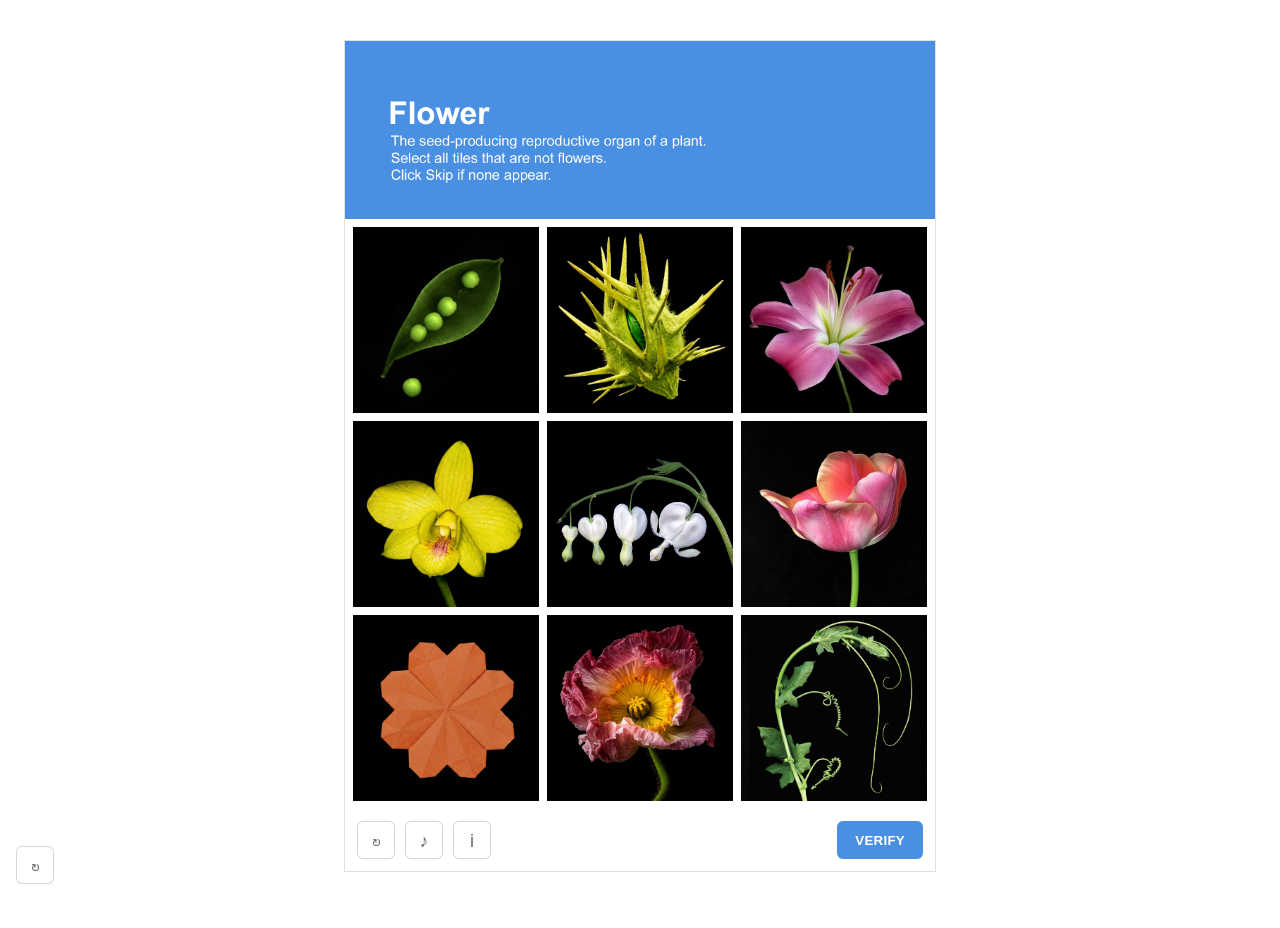
==== index.html @ 95434de7 "Add files via upload" ====
<!-- index.html -->
<!doctype html>
<html lang="ko">

<head>
  <meta charset="utf-8" />
  <meta name="viewport" content="width=device-width, initial-scale=1" />
  <title>Capcha</title>

  <!-- 공용 -->
  <link rel="stylesheet" href="style.css" />
  <!-- p01 전용: 반드시 style.css 다음에 -->
  <link rel="stylesheet" href="p01.css" />
</head>

<body class="p01-body">
  <main class="page">

    <div class="top-spacer"></div>

    <section class="hero">
      <img src="assets/img/p01-00.png" alt="Cover" />
    </section>

    <section class="grid" id="captchaGrid">
      <!-- 1,2,7,9는 페이지 진입이 없는 버튼 -->
      <button class="tile" type="button" data-tile="1" aria-label="tile 1">
        <img src="assets/img/p01-01.jpg" alt="p01-01" loading="lazy" />
      </button>

      <button class="tile" type="button" data-tile="2" aria-label="tile 2">
        <img src="assets/img/p01-02.jpg" alt="p01-02" loading="lazy" />
      </button>

      <!-- 나머지는 기존처럼 링크 -->
      <a class="tile" data-tile="3" href="p01-03.html">
        <img src="assets/img/p01-03.jpg" alt="p01-03" loading="lazy" />
      </a>

      <a class="tile" data-tile="4" href="p01-04.html">
        <img src="assets/img/p01-04.jpg" alt="p01-04" loading="lazy" />
      </a>

      <a class="tile" data-tile="5" href="p01-05.html">
        <img src="assets/img/p01-05.jpg" alt="p01-05" loading="lazy" />
      </a>

      <a class="tile" data-tile="6" href="p01-06.html">
        <img src="assets/img/p01-06.jpg" alt="p01-06" loading="lazy" />
      </a>

      <button class="tile" type="button" data-tile="7" aria-label="tile 7">
        <img src="assets/img/p01-07.jpg" alt="p01-07" loading="lazy" />
      </button>

      <a class="tile" data-tile="8" href="p01-08.html">
        <img src="assets/img/p01-08.jpg" alt="p01-08" loading="lazy" />
      </a>

      <button class="tile" type="button" data-tile="9" aria-label="tile 9">
        <img src="assets/img/p01-09.jpg" alt="p01-09" loading="lazy" />
      </button>
    </section>

    <section class="footer-ui" aria-label="footer controls">
      <div class="footer-left">
        <button class="icon-btn" type="button" aria-label="refresh" id="resetBtn">
          <span class="icon">↻</span>
        </button>

        <button class="icon-btn" type="button" aria-label="audio">
          <span class="icon">♪</span>
        </button>

        <button class="icon-btn" type="button" aria-label="info">
          <span class="icon">i</span>
        </button>
      </div>

      <div class="footer-right">
        <button class="verify-btn" type="button" id="verifyBtn">VERIFY</button>
      </div>
    </section>

  </main>

  <script src="script.js"></script>
</body>

</html>
---- style.css ----
/* style.css */

/* =========================
   Global vars
   ========================= */
:root {
    --max: 760px;
    --pad: 18px;
    --gap: 10px;
    --border: rgba(0, 0, 0, 0.12);
    --ink: #111;
    --blue: #4a90e2;

    --p04-blue: #4a90e2;
    --p04-yellow: #d4ce25;
    --p04-pink: #d53974;
    --p04-black: #111111;
    --p04-dot-r: 6px;
    --p04-stroke: 6px;
    --p04-next-stroke: 6px;
    --p04-border: rgba(74, 144, 226, 0.30);
    --p04-pill-border: rgba(74, 144, 226, 0.35);
    --p04-pill-bg: rgba(74, 144, 226, 0.06);
    --p04-text: rgba(74, 144, 226, 0.95);

    --p04-wrong: #000000;
}

* {
    box-sizing: border-box;
}

img {
    max-width: 100%;
    height: auto;
    display: block;
}

/* =========================
   p01 index captcha layout
   ========================= */
body {
    margin: 0;
    background: #fff;
    color: var(--ink);
    font-family: "MyFont", system-ui, -apple-system, "Apple SD Gothic Neo", "Noto Sans KR", sans-serif;
}

.page {
    max-width: var(--max);
    margin: 46px auto 64px;
    padding: 0 var(--pad);
}

.top-spacer {
    height: 0;
}

.hero {
    border: 1px solid var(--border);
    border-bottom: 0;
    background: #fff;
}

.hero img {
    width: 100%;
    height: auto;
}

.grid {
    display: grid;
    grid-template-columns: repeat(3, 1fr);
    gap: var(--gap);
    padding: var(--gap);
    border-left: 1px solid var(--border);
    border-right: 1px solid var(--border);
    background: #fff;
}

.tile {
    position: relative;
    display: block;
    padding: 0;
    margin: 0;
    border: 0;
    background: transparent;
    cursor: pointer;
    overflow: hidden;
    aspect-ratio: 1 / 1;
}

.tile img {
    width: 100%;
    height: 100%;
    object-fit: cover;
}

.tile.is-visited {
    outline: 3px solid rgba(74, 144, 226, 0.80);
    outline-offset: -3px;
}

.footer-ui {
    display: flex;
    align-items: center;
    justify-content: space-between;
    gap: 12px;
    padding: 12px;
    border: 1px solid var(--border);
    border-top: 0;
    background: #fff;
}

.footer-left {
    display: flex;
    gap: 10px;
    align-items: center;
}

.icon-btn {
    width: 38px;
    height: 38px;
    border: 1px solid rgba(0, 0, 0, 0.16);
    background: #fff;
    border-radius: 6px;
    cursor: pointer;
}

.icon-btn .icon {
    font-size: 18px;
    line-height: 1;
    color: rgba(0, 0, 0, 0.60);
}

.verify-btn {
    height: 38px;
    padding: 0 18px;
    border: 0;
    border-radius: 6px;
    background: var(--blue);
    color: #fff;
    font-weight: 900;
    letter-spacing: 0.02em;
    cursor: pointer;
}

.verify-btn:active {
    transform: translateY(1px);
}

@keyframes p01-shake {
    0% {
        transform: translateX(0);
    }

    20% {
        transform: translateX(-6px);
    }

    40% {
        transform: translateX(6px);
    }

    60% {
        transform: translateX(-4px);
    }

    80% {
        transform: translateX(4px);
    }

    100% {
        transform: translateX(0);
    }
}

.verify-btn.is-shake {
    animation: p01-shake 260ms ease;
}

@media (max-width: 520px) {
    :root {
        --gap: 8px;
    }

    .page {
        margin: 20px auto 40px;
    }

    .footer-ui {
        padding: 10px;
    }
}
/* style.css  (p01-04 관련 섹션만 교체해도 됨) */

/* =========================
   p01-04 dots
   ========================= */
:root{
  --p04-blue:#4a90e2;
  --p04-pink:#d53974;
  --p04-border: rgba(74,144,226,0.30);
  --p04-pill-border: rgba(74,144,226,0.35);
  --p04-pill-bg: rgba(74,144,226,0.06);
  --p04-text: rgba(74,144,226,0.95);
}

body.p04-body{
  margin:0;
  background:#fff;
  color:var(--p04-blue);
  font-family: "MyFont", system-ui, -apple-system, "Apple SD Gothic Neo", "Noto Sans KR",
    Segoe UI, Roboto, Helvetica, Arial, sans-serif;
}

.p04-page{
  max-width: 980px;
  margin: 0 auto;
  padding: 72px 18px 72px;
}

.p04-top{
  display:flex;
  align-items:center;
  gap:22px;
  flex-wrap:wrap;
  margin: 14px 0 18px;
}

.p04-meta{
  display:flex;
  gap:8px;
  align-items:center;
}

.p04-pill{
  padding: 6px 10px;
  border: 1px solid var(--p04-pill-border);
  border-radius: 999px;
  font-size: 12px;
  font-weight: 900;
  letter-spacing: 0.02em;
  color: var(--p04-text);
  background: var(--p04-pill-bg);
}

.p04-actions{
  margin-left:auto;
  display:flex;
  gap:8px;
  align-items:center;
}

.p04-btn{
  height: 34px;
  padding: 0 12px;
  border: 1px solid rgba(74,144,226,0.40);
  background: #fff;
  color: rgba(74,144,226,0.95);
  border-radius: 10px;
  font-size: 12px;
  font-weight: 900;
  cursor:pointer;
}

.p04-btn:hover{ background: rgba(74,144,226,0.06); }
.p04-btn:disabled{ opacity:0.35; cursor:not-allowed; }

.p04-primary{
  background: var(--p04-blue);
  border-color: transparent;
  color:#fff;
}
.p04-primary:hover{ background: rgba(74,144,226,0.92); }

.p04-text{ margin-bottom: 10px; }

.p04-title{
  margin: 0 0 10px;
  font-size: 44px;
  letter-spacing: -0.02em;
  line-height: 1.1;
  color: var(--p04-blue);
}

.p04-instruction{
  margin: 0 0 6px;
  font-size: 14px;
  line-height: 1.75;
  color: rgba(74,144,226,0.92);
}

.p04-quote[hidden]{ display:none; }
.p04-quote{
  margin: 18px 0 0;
  padding: 14px 16px;
  border-left: 3px solid var(--p04-blue);
  background: rgba(74,144,226,0.06);
  border-radius: 12px;
}
.p04-quote p{
  margin:0 0 10px;
  font-size: 16px;
  line-height: 1.8;
  color: rgba(74,144,226,0.98);
}
.p04-quote footer{
  font-size: 13px;
  color: rgba(74,144,226,0.72);
}

.p04-stage{
  border: 1px solid var(--p04-border);
  border-radius: 14px;
  background:#fff;
  overflow:hidden;
}

.p04-canvas{
  position: relative;
}

.p04-stage svg{
  width:100%;
  height:auto;
  display:block;
  touch-action:none;
}

.p04-hint{
  position:absolute;
  left:12px;
  bottom:12px;
  font-size:12px;
  font-weight:900;
  letter-spacing:0.01em;
  color: rgba(74,144,226,0.92);
  background: rgba(255,255,255,0.92);
  border: 1px solid rgba(74,144,226,0.22);
  padding: 6px 10px;
  border-radius: 999px;
  pointer-events:none;
}

/* 점: 테두리(하얀 링) 없음 */
.p04-dot circle{
  fill:#000;
  stroke:none;
}

.p04-dot.is-used circle{
  opacity: 0.28;
}

.p04-dot.is-next circle{
  fill: var(--p04-pink);
  opacity: 1;
}

/* 숫자: 2배 정도 크게, 연결되면 JS에서 숨김 */
.p04-dot text{
  font-size: 18px;
  font-weight: 900;
  fill: #000;
  paint-order: stroke;
  stroke: rgba(255,255,255,0.90);
  stroke-width: 3px;
  pointer-events:none;
}

/* 선: 진행 중 핑크, 완료 후 스테이지 클래스에서 검정으로 바뀜 */
.p04-path{
  stroke: var(--p04-pink);
  stroke-width: 6;
  fill: none;
  stroke-linecap: round;
  stroke-linejoin: round;
}

.p04-stage.is-complete .p04-path{
  stroke:#000;
}

/* ===== 글자 영역: 같은 박스 안, 별도 박스 테두리 없음 ===== */
.p04-letters{
  border-top: 1px solid rgba(74,144,226,0.18);
  padding: 16px 16px 18px;
  background:#fff;
}

.p04-built{
  color: rgba(74,144,226,0.82);
  font-size: clamp(14px, 2.1vw, 22px);
  font-weight: 600;          /* 너무 굵던 문제 해결 */
  line-height: 1.55;
  min-height: 92px;          /* 세로 늘림 */
  white-space: normal;       /* 두 줄 이상 허용 */
  word-break: break-word;
}

.p04-built .ch{
  display:inline-block;
  min-width: 0.62em;         /* 자리 유지 */
}

.p04-built .ch.is-hidden{
  color: transparent;        /* 점(•) 출력 자체 없음 */
}

.p04-pool{
  margin-top: 12px;
  color: rgba(74,144,226,0.42);
  font-size: clamp(13px, 2.0vw, 20px);
  font-weight: 600;
  line-height: 1.55;
  min-height: 64px;
  white-space: normal;
  word-break: break-all;     /* 공백 없이도 줄바꿈 */
}
---- p01.css ----
/* p01.css: index 전용 */

.p01-body{
  margin: 0;
  background: #fff;
  color: #111;
  font-family: "MyFont", system-ui, -apple-system, "Apple SD Gothic Neo", "Noto Sans KR", sans-serif;
}

.p01-body img{
  max-width: 100%;
  height: auto;
  display: block;
}

/* 전체 위젯 크기 */
.p01-body .page{
  max-width: 620px;
  margin: 40px auto 56px;
  padding: 0 14px;
}

.p01-body .top-spacer{ height: 0; }

/* 상단 이미지: 원래대로 */
.p01-body .hero{
  border: 1px solid rgba(0,0,0,0.12);
  border-bottom: 0;
  background: #fff;
}

.p01-body .hero img{
  width: 100%;
  height: auto;
}

/* 3x3 타일 */
.p01-body .grid{
  display: grid;
  grid-template-columns: repeat(3, 1fr);
  gap: 8px;
  padding: 8px;

  border-left: 1px solid rgba(0,0,0,0.12);
  border-right: 1px solid rgba(0,0,0,0.12);
  background: #fff;
}

.p01-body .tile{
  position: relative;
  display: block;
  width: 100%;
  padding: 0;
  margin: 0;
  border: 0;
  background: transparent;
  cursor: pointer;

  aspect-ratio: 1 / 1;
  overflow: hidden;

  text-decoration: none;
  color: inherit;
  appearance: none;
  -webkit-appearance: none;
}

.p01-body .tile img{
  width: 100%;
  height: 100%;
  object-fit: cover;
}

/* 오버레이 기본 */
.p01-body .tile::after{
  content: "";
  position: absolute;
  inset: 0;
  opacity: 0;
  pointer-events: none;
  transition: opacity 200ms ease;
}

/* 1,2,7,9 클릭 시: 단색 완전 불투명 덮기 */
.p01-body .tile.is-no-nav.is-visited::after{
  background: #4a90e2;
  opacity: 1;
}

/* 단색 덮일 때 이미지 완전 숨김 */
.p01-body .tile.is-no-nav.is-visited img{
  opacity: 0;
}

/* VERIFY 성공 후: 9개 전부 완전 불투명 그라데이션 덮기 */
.p01-body .grid.is-verified .tile::after{
  background: linear-gradient(135deg, #4a90e2 0%, #3f84db 55%, #357ad4 100%);
  opacity: 1;
}

/* VERIFY 후 이미지 완전 숨김 */
.p01-body .grid.is-verified .tile img{
  opacity: 0;
}

/* 하단 UI */
.p01-body .footer-ui{
  position: relative;
  display: flex;
  align-items: center;
  justify-content: space-between;
  gap: 12px;

  padding: 12px;
  border: 1px solid rgba(0,0,0,0.12);
  border-top: 0;
  background: #fff;
}

.p01-body .footer-left{
  display: flex;
  gap: 10px;
  align-items: center;
}

.p01-body .icon-btn{
  width: 38px;
  height: 38px;
  border: 1px solid rgba(0,0,0,0.16);
  background: #fff;
  border-radius: 6px;
  cursor: pointer;

  padding: 0;
}

.p01-body .icon-btn .icon{
  font-size: 18px;
  line-height: 38px;
  color: rgba(0,0,0,0.60);
  display: block;
  text-align: center;
}

.p01-body .verify-btn{
  height: 38px;
  padding: 0 18px;
  border: 0;
  border-radius: 6px;
  background: #4a90e2;
  color: #fff;
  font-weight: 900;
  letter-spacing: 0.02em;
  cursor: pointer;
}

.p01-body .verify-btn:active{
  transform: translateY(1px);
}

@keyframes p01-shake{
  0%{ transform: translateX(0); }
  20%{ transform: translateX(-6px); }
  40%{ transform: translateX(6px); }
  60%{ transform: translateX(-4px); }
  80%{ transform: translateX(4px); }
  100%{ transform: translateX(0); }
}

.p01-body .verify-btn.is-shake{
  animation: p01-shake 260ms ease;
}

/* i 버튼 안내 말풍선 */
.p01-infobubble{
  position: absolute;
  left: 12px;
  bottom: 56px;

  display: none;
  padding: 10px 12px;
  border-radius: 10px;

  border: 1px solid rgba(74,144,226,0.28);
  background: rgba(255,255,255,0.98);
  color: #4a90e2;

  font-weight: 900;
  font-size: 13px;
  letter-spacing: 0.01em;
}

.p01-body.is-info-on .p01-infobubble{
  display: block;
}

/* 엔딩 화면 */
.p01-end-screen{
  position: fixed;
  inset: 0;
  background: #fff;

  display: none;
  align-items: center;
  justify-content: center;

  padding: 22px;
  z-index: 999999;
}

.p01-body.p01-end-on .p01-end-screen{
  display: flex;
}

.p01-body.p01-end-on main.page{
  display: none;
}

.p01-end-inner{
  max-width: 860px;
  width: 100%;
}

.p01-end-text{
  margin: 0;
  color: #4a90e2;
  font-weight: 900;
  font-size: 22px;
  line-height: 1.55;
  letter-spacing: -0.01em;
}

/* 엔딩 화면에서도 리셋 가능하게 */
.p01-end-reset{
  position: fixed;
  left: 16px;
  bottom: 16px;

  width: 38px;
  height: 38px;
  border: 1px solid rgba(0,0,0,0.16);
  background: #fff;
  border-radius: 6px;
  cursor: pointer;

  padding: 0;
  z-index: 1000000;
}

.p01-end-reset span{
  display: block;
  text-align: center;
  line-height: 38px;
  font-size: 18px;
  color: rgba(0,0,0,0.60);
}

@media (max-width: 520px){
  .p01-end-text{ font-size: 18px; }
}

/* 타일에 생기는 테두리/아웃라인/그림자 강제 제거 */
.p01-body .tile{
  border: 0 !important;
  outline: none !important;
  box-shadow: none !important;
}

/* 클릭 후 남는 포커스 링 제거 */
.p01-body .tile:focus,
.p01-body .tile:focus-visible{
  outline: none !important;
  box-shadow: none !important;
}

/* 모바일 탭 하이라이트가 남는 경우 */
.p01-body .tile{
  -webkit-tap-highlight-color: transparent;
}
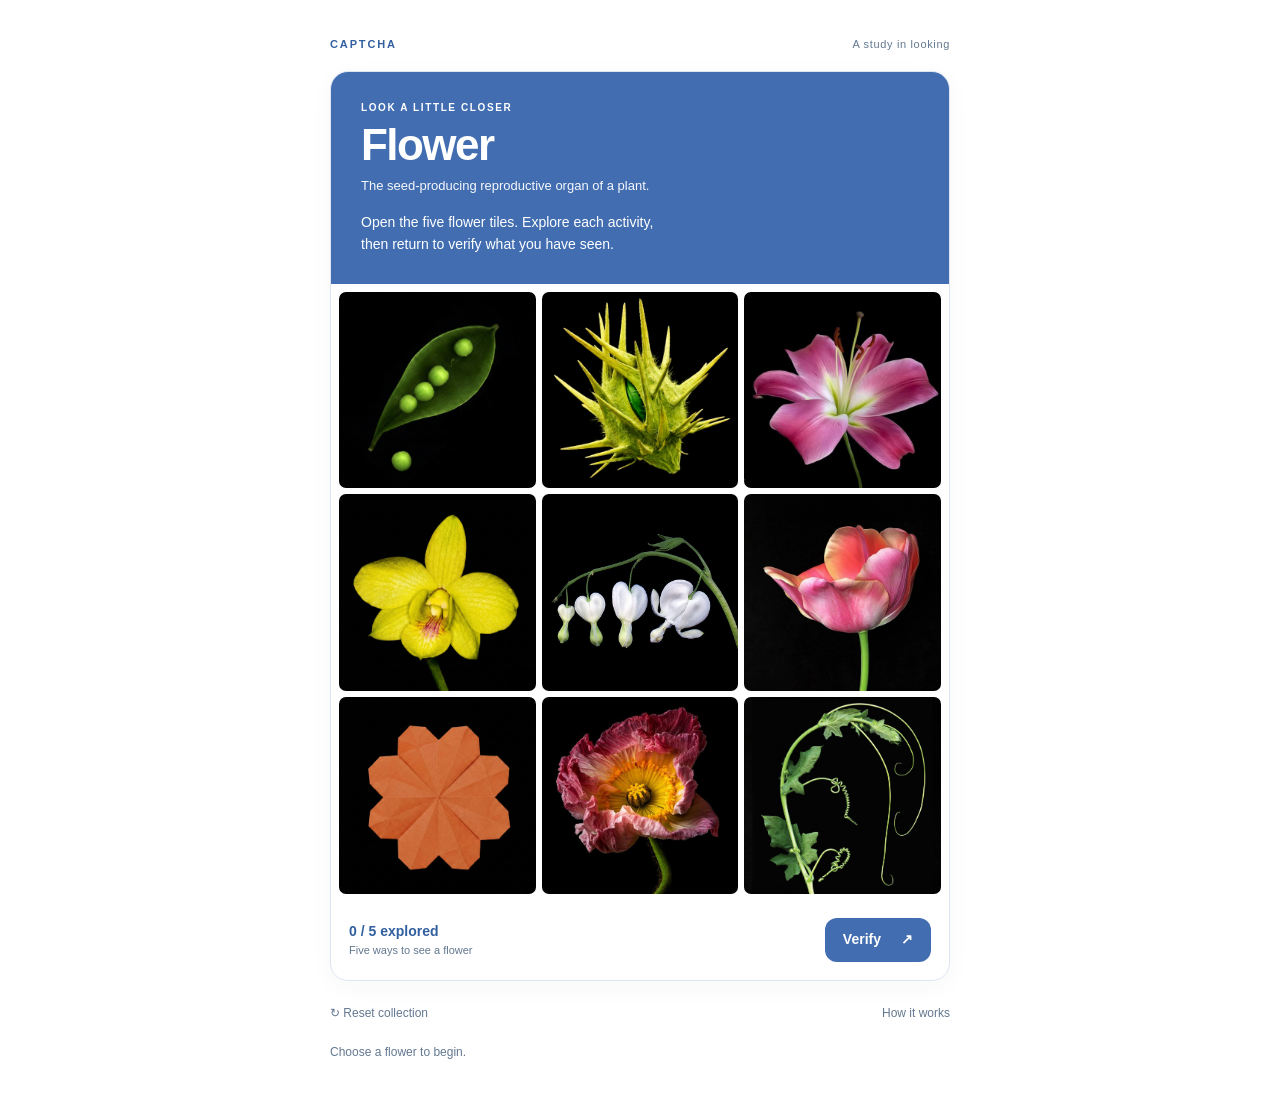
==== commit ca5b328a: "Polish shared interface and refine five botanical games" ====
--- a/index.html
+++ b/index.html
@@ -1,90 +1,55 @@
-<!-- index.html -->
 <!doctype html>
-<html lang="ko">
-
+<html lang="en-GB">
 <head>
   <meta charset="utf-8" />
   <meta name="viewport" content="width=device-width, initial-scale=1" />
-  <title>Capcha</title>
-
-  <!-- 공용 -->
-  <link rel="stylesheet" href="style.css" />
-  <!-- p01 전용: 반드시 style.css 다음에 -->
+  <meta name="description" content="Five playful ways to look at flowers, images, language and being human." />
+  <title>CAPTCHA — A study in looking</title>
   <link rel="stylesheet" href="p01.css" />
+  <link rel="stylesheet" href="common.css" />
+  <script src="common.js" defer></script>
+  <script src="script.js" defer></script>
 </head>
-
 <body class="p01-body">
   <main class="page">
-
-    <div class="top-spacer"></div>
-
-    <section class="hero">
-      <img src="assets/img/p01-00.png" alt="Cover" />
+    <div class="collection-heading"><span>CAPTCHA</span><span>A study in looking</span></div>
+    <section class="captcha-panel" aria-label="Explore the flowers">
+      <header class="hero">
+        <p class="hero-eyebrow">LOOK A LITTLE CLOSER</p>
+        <h1>Flower</h1>
+        <p class="hero-definition">The seed-producing reproductive organ of a plant.</p>
+        <p class="hero-instruction">Open the five flower tiles. Explore each activity,<br class="desktop-break"> then return to verify what you have seen.</p>
+      </header>
+      <div class="grid" id="captchaGrid">
+        <button class="tile" type="button" data-tile="1" aria-label="Pea pod — no activity"><img src="assets/img/p01-01.jpg" alt="A pea pod" /></button>
+        <button class="tile" type="button" data-tile="2" aria-label="Seed head — no activity"><img src="assets/img/p01-02.jpg" alt="A green seed head" /></button>
+        <a class="tile is-selectable" data-tile="3" href="p01-03.html" aria-label="Explore: Is it a flower?"><img src="assets/img/p01-03.jpg" alt="Pink lily" /><span class="tile-name">01 · Is it a flower?</span><span class="tile-status" aria-hidden="true"></span></a>
+        <a class="tile is-selectable" data-tile="4" href="p01-04.html" aria-label="Explore: Connect the dots"><img src="assets/img/p01-04.jpg" alt="Yellow flower" /><span class="tile-name">02 · Connect the dots</span><span class="tile-status" aria-hidden="true"></span></a>
+        <a class="tile is-selectable" data-tile="5" href="p01-05.html" aria-label="Explore: Assemble a flower"><img src="assets/img/p01-05.jpg" alt="White heart-shaped flowers" /><span class="tile-name">03 · Assemble</span><span class="tile-status" aria-hidden="true"></span></a>
+        <a class="tile is-selectable" data-tile="6" href="p01-06.html" aria-label="Explore: Prove you are human"><img src="assets/img/p01-06.jpg" alt="Pink tulip" /><span class="tile-name">04 · Be human</span><span class="tile-status" aria-hidden="true"></span></a>
+        <button class="tile" type="button" data-tile="7" aria-label="Plant detail — no activity"><img src="assets/img/p01-07.jpg" alt="A plant detail" loading="lazy" /></button>
+        <a class="tile is-selectable" data-tile="8" href="p01-08.html" aria-label="Explore: Nature in words"><img src="assets/img/p01-08.jpg" alt="A flower" loading="lazy" /><span class="tile-name">05 · Nature in words</span><span class="tile-status" aria-hidden="true"></span></a>
+        <button class="tile" type="button" data-tile="9" aria-label="Plant detail — no activity"><img src="assets/img/p01-09.jpg" alt="A plant detail" loading="lazy" /></button>
+      </div>
+      <footer class="footer-ui">
+        <div class="collection-progress"><span id="exploreCount">0 / 5 explored</span><span id="completeCount">Five ways to see a flower</span></div>
+        <button class="verify-btn" type="button" id="verifyBtn">Verify <span aria-hidden="true">↗</span></button>
+      </footer>
     </section>
-
-    <section class="grid" id="captchaGrid">
-      <!-- 1,2,7,9는 페이지 진입이 없는 버튼 -->
-      <button class="tile" type="button" data-tile="1" aria-label="tile 1">
-        <img src="assets/img/p01-01.jpg" alt="p01-01" loading="lazy" />
-      </button>
-
-      <button class="tile" type="button" data-tile="2" aria-label="tile 2">
-        <img src="assets/img/p01-02.jpg" alt="p01-02" loading="lazy" />
-      </button>
-
-      <!-- 나머지는 기존처럼 링크 -->
-      <a class="tile" data-tile="3" href="p01-03.html">
-        <img src="assets/img/p01-03.jpg" alt="p01-03" loading="lazy" />
-      </a>
-
-      <a class="tile" data-tile="4" href="p01-04.html">
-        <img src="assets/img/p01-04.jpg" alt="p01-04" loading="lazy" />
-      </a>
-
-      <a class="tile" data-tile="5" href="p01-05.html">
-        <img src="assets/img/p01-05.jpg" alt="p01-05" loading="lazy" />
-      </a>
-
-      <a class="tile" data-tile="6" href="p01-06.html">
-        <img src="assets/img/p01-06.jpg" alt="p01-06" loading="lazy" />
-      </a>
-
-      <button class="tile" type="button" data-tile="7" aria-label="tile 7">
-        <img src="assets/img/p01-07.jpg" alt="p01-07" loading="lazy" />
-      </button>
-
-      <a class="tile" data-tile="8" href="p01-08.html">
-        <img src="assets/img/p01-08.jpg" alt="p01-08" loading="lazy" />
-      </a>
-
-      <button class="tile" type="button" data-tile="9" aria-label="tile 9">
-        <img src="assets/img/p01-09.jpg" alt="p01-09" loading="lazy" />
-      </button>
-    </section>
-
-    <section class="footer-ui" aria-label="footer controls">
-      <div class="footer-left">
-        <button class="icon-btn" type="button" aria-label="refresh" id="resetBtn">
-          <span class="icon">↻</span>
-        </button>
-
-        <button class="icon-btn" type="button" aria-label="audio">
-          <span class="icon">♪</span>
-        </button>
-
-        <button class="icon-btn" type="button" aria-label="info">
-          <span class="icon">i</span>
-        </button>
-      </div>
-
-      <div class="footer-right">
-        <button class="verify-btn" type="button" id="verifyBtn">VERIFY</button>
-      </div>
-    </section>
-
+    <div class="collection-bottom">
+      <button class="text-btn" type="button" id="resetBtn">↻ Reset collection</button>
+      <button class="text-btn" type="button" id="infoBtn" aria-expanded="false" aria-controls="collectionInfo">How it works</button>
+    </div>
+    <p id="collectionMessage" class="collection-message" role="status" aria-live="polite">Choose a flower to begin.</p>
+    <div id="collectionInfo" class="collection-info" hidden>Each flower opens a different experience. A dot means explored; a check means completed. Visit all five to reveal the final thought. You can return to any activity at your own pace.</div>
   </main>
-
-  <script src="script.js"></script>
+  <dialog class="ending" id="ending" aria-labelledby="endingTitle">
+    <div class="ending-inner">
+      <p class="ending-eyebrow">VERIFIED. OR IS IT?</p>
+      <h2 id="endingTitle">Only images<br>of flowers.</h2>
+      <p class="ending-text">Funny thing is, we’ve been looking at photos this whole time — not real flowers. Just images of flowers, as you already know.</p>
+      <div class="ending-actions"><button type="button" class="verify-btn" id="endReturn">Look again ↗</button><button type="button" class="text-btn" id="endReset">Start over</button></div>
+    </div>
+  </dialog>
 </body>
-
 </html>
--- a/p01.css
+++ b/p01.css
@@ -1,279 +1,52 @@
-/* p01.css: index 전용 */
-
-.p01-body{
-  margin: 0;
-  background: #fff;
-  color: #111;
-  font-family: "MyFont", system-ui, -apple-system, "Apple SD Gothic Neo", "Noto Sans KR", sans-serif;
+.p01-body { margin: 0; background: #fff; color: #263d59; }
+.p01-body .page { max-width: 660px; margin: 36px auto 48px; padding: 0 20px; }
+.collection-heading { display: flex; justify-content: space-between; gap: 12px; margin-bottom: 18px; font-size: 11px; line-height: 1.5; color: #637890; letter-spacing: .06em; }
+.collection-heading span:first-child { color: #315f9f; font-weight: 700; letter-spacing: .17em; }
+.captcha-panel { border: 1px solid #dce5f1; border-radius: 18px; overflow: hidden; box-shadow: 0 6px 24px rgba(38,61,89,.035); }
+.hero { background: #426eb1; color: #fff; padding: 30px 30px 28px; }
+.hero-eyebrow { margin: 0 0 10px; font-size: 10px; font-weight: 650; letter-spacing: .16em; }
+.hero h1 { margin: 0 0 9px; font-size: clamp(34px,6vw,44px); line-height: 1; font-weight: 700; letter-spacing: -.035em; }
+.hero-definition { margin: 0; font-size: 13px; line-height: 1.6; opacity: .95; }
+.hero-instruction { margin: 16px 0 0; font-size: 14px; line-height: 1.55; font-weight: 500; }
+.grid { display: grid; grid-template-columns: repeat(3,minmax(0,1fr)); gap: 6px; padding: 8px; background: #fff; }
+.tile { position: relative; display: block; aspect-ratio: 1; width: 100%; min-width: 0; padding: 0; border: 0; border-radius: 7px; overflow: hidden; background: #050805; color: #fff; cursor: pointer; text-decoration: none; appearance: none; }
+.tile img { display: block; width: 100%; height: 100%; object-fit: cover; transition: transform .25s ease, opacity .25s ease; }
+.tile.is-selectable:hover img { transform: scale(1.035); }
+.tile:focus-visible { outline: 3px solid #315f9f; outline-offset: -4px; }
+.tile-name { position: absolute; bottom: 0; left: 0; right: 0; padding: 22px 8px 8px; background: linear-gradient(transparent,rgba(0,0,0,.65)); color: #fff; font-size: 10px; font-weight: 500; line-height: 1.3; opacity: 0; transform: translateY(3px); transition: .2s ease; }
+.tile:hover .tile-name, .tile:focus-visible .tile-name { opacity: 1; transform: none; }
+.tile-status { display: none; position: absolute; top: 7px; right: 7px; width: 24px; height: 24px; align-items: center; justify-content: center; border-radius: 50%; background: #fff; color: #315f9f; font: 700 14px / 1 sans-serif; box-shadow: 0 1px 6px #0002; }
+.tile.is-visited .tile-status { display: flex; }
+.tile.is-completed .tile-status { background: #5e8fde; color: #fff; }
+.tile::after { content: ''; position: absolute; inset: 0; background: #5e8fde; opacity: 0; pointer-events: none; transition: opacity .6s ease; }
+.grid.is-verified .tile::after { opacity: 1; }
+.footer-ui { display: flex; gap: 16px; align-items: center; justify-content: space-between; padding: 16px 18px 18px; }
+.collection-progress { display: grid; gap: 5px; min-width: 0; }
+#exploreCount { font-size: 14px; font-weight: 650; color: #315f9f; }
+#completeCount { font-size: 11px; color: #637890; }
+.verify-btn { display: inline-flex; justify-content: center; align-items: center; gap: 20px; min-height: 44px; border: 0; border-radius: 12px; background: #426eb1; color: #fff; padding: 11px 18px; font-size: 14px; line-height: 1.4; font-weight: 650; cursor: pointer; }
+.verify-btn:hover { background: #315f9f; }
+.verify-btn:disabled { opacity: .65; }
+.collection-bottom { display: flex; justify-content: space-between; align-items: center; margin-top: 10px; gap: 12px; }
+.text-btn { min-height: 44px; border: 0; border-radius: 8px; padding: 8px 0; background: transparent; color: #637890; font-size: 12px; line-height: 1.5; cursor: pointer; }
+.text-btn:hover { color: #315f9f; }
+.collection-message { margin: 8px 0 0; min-height: 20px; font-size: 12px; line-height: 1.6; color: #637890; }
+.collection-info { margin-top: 12px; padding: 16px; border: 1px solid #dce5f1; border-radius: 12px; background: #f5f8fd; color: #637890; font-size: 13px; line-height: 1.7; }
+.ending { position: fixed; inset: 0; width: min(640px,calc(100% - 32px)); max-height: calc(100dvh - 32px); padding: 48px; border: 1px solid #dce5f1; border-radius: 18px; color: #315f9f; overflow: auto; }
+.ending::backdrop { background: rgba(255,255,255,.92); }
+.ending-eyebrow { margin: 0 0 24px; font-size: 11px; font-weight: 650; letter-spacing: .14em; }
+.ending h2 { margin: 0 0 24px; font-size: clamp(40px,7vw,64px); font-weight: 650; line-height: 1.04; letter-spacing: -.045em; }
+.ending-text { font-size: 17px; line-height: 1.7; color: #637890; }
+.ending-actions { display: flex; gap: 24px; align-items: center; margin-top: 32px; }
+@media (hover: none) { .tile-name { opacity: 1; transform: none; font-size: 9px; padding-inline: 6px; } }
+@media (max-width: 520px) {
+  .p01-body .page { margin: 20px auto 32px; padding: 0 16px; }
+  .hero { padding: 24px; }
+  .hero-definition { font-size: 12px; }
+  .hero-instruction { font-size: 13px; }
+  .desktop-break { display: none; }
+  .grid { gap: 4px; padding: 6px; }
+  .footer-ui { padding: 14px; gap: 10px; }
+  .verify-btn { gap: 12px; padding-inline: 15px; }
+  .ending { padding: 30px 24px; }
 }
-
-.p01-body img{
-  max-width: 100%;
-  height: auto;
-  display: block;
-}
-
-/* 전체 위젯 크기 */
-.p01-body .page{
-  max-width: 620px;
-  margin: 40px auto 56px;
-  padding: 0 14px;
-}
-
-.p01-body .top-spacer{ height: 0; }
-
-/* 상단 이미지: 원래대로 */
-.p01-body .hero{
-  border: 1px solid rgba(0,0,0,0.12);
-  border-bottom: 0;
-  background: #fff;
-}
-
-.p01-body .hero img{
-  width: 100%;
-  height: auto;
-}
-
-/* 3x3 타일 */
-.p01-body .grid{
-  display: grid;
-  grid-template-columns: repeat(3, 1fr);
-  gap: 8px;
-  padding: 8px;
-
-  border-left: 1px solid rgba(0,0,0,0.12);
-  border-right: 1px solid rgba(0,0,0,0.12);
-  background: #fff;
-}
-
-.p01-body .tile{
-  position: relative;
-  display: block;
-  width: 100%;
-  padding: 0;
-  margin: 0;
-  border: 0;
-  background: transparent;
-  cursor: pointer;
-
-  aspect-ratio: 1 / 1;
-  overflow: hidden;
-
-  text-decoration: none;
-  color: inherit;
-  appearance: none;
-  -webkit-appearance: none;
-}
-
-.p01-body .tile img{
-  width: 100%;
-  height: 100%;
-  object-fit: cover;
-}
-
-/* 오버레이 기본 */
-.p01-body .tile::after{
-  content: "";
-  position: absolute;
-  inset: 0;
-  opacity: 0;
-  pointer-events: none;
-  transition: opacity 200ms ease;
-}
-
-/* 1,2,7,9 클릭 시: 단색 완전 불투명 덮기 */
-.p01-body .tile.is-no-nav.is-visited::after{
-  background: #4a90e2;
-  opacity: 1;
-}
-
-/* 단색 덮일 때 이미지 완전 숨김 */
-.p01-body .tile.is-no-nav.is-visited img{
-  opacity: 0;
-}
-
-/* VERIFY 성공 후: 9개 전부 완전 불투명 그라데이션 덮기 */
-.p01-body .grid.is-verified .tile::after{
-  background: linear-gradient(135deg, #4a90e2 0%, #3f84db 55%, #357ad4 100%);
-  opacity: 1;
-}
-
-/* VERIFY 후 이미지 완전 숨김 */
-.p01-body .grid.is-verified .tile img{
-  opacity: 0;
-}
-
-/* 하단 UI */
-.p01-body .footer-ui{
-  position: relative;
-  display: flex;
-  align-items: center;
-  justify-content: space-between;
-  gap: 12px;
-
-  padding: 12px;
-  border: 1px solid rgba(0,0,0,0.12);
-  border-top: 0;
-  background: #fff;
-}
-
-.p01-body .footer-left{
-  display: flex;
-  gap: 10px;
-  align-items: center;
-}
-
-.p01-body .icon-btn{
-  width: 38px;
-  height: 38px;
-  border: 1px solid rgba(0,0,0,0.16);
-  background: #fff;
-  border-radius: 6px;
-  cursor: pointer;
-
-  padding: 0;
-}
-
-.p01-body .icon-btn .icon{
-  font-size: 18px;
-  line-height: 38px;
-  color: rgba(0,0,0,0.60);
-  display: block;
-  text-align: center;
-}
-
-.p01-body .verify-btn{
-  height: 38px;
-  padding: 0 18px;
-  border: 0;
-  border-radius: 6px;
-  background: #4a90e2;
-  color: #fff;
-  font-weight: 900;
-  letter-spacing: 0.02em;
-  cursor: pointer;
-}
-
-.p01-body .verify-btn:active{
-  transform: translateY(1px);
-}
-
-@keyframes p01-shake{
-  0%{ transform: translateX(0); }
-  20%{ transform: translateX(-6px); }
-  40%{ transform: translateX(6px); }
-  60%{ transform: translateX(-4px); }
-  80%{ transform: translateX(4px); }
-  100%{ transform: translateX(0); }
-}
-
-.p01-body .verify-btn.is-shake{
-  animation: p01-shake 260ms ease;
-}
-
-/* i 버튼 안내 말풍선 */
-.p01-infobubble{
-  position: absolute;
-  left: 12px;
-  bottom: 56px;
-
-  display: none;
-  padding: 10px 12px;
-  border-radius: 10px;
-
-  border: 1px solid rgba(74,144,226,0.28);
-  background: rgba(255,255,255,0.98);
-  color: #4a90e2;
-
-  font-weight: 900;
-  font-size: 13px;
-  letter-spacing: 0.01em;
-}
-
-.p01-body.is-info-on .p01-infobubble{
-  display: block;
-}
-
-/* 엔딩 화면 */
-.p01-end-screen{
-  position: fixed;
-  inset: 0;
-  background: #fff;
-
-  display: none;
-  align-items: center;
-  justify-content: center;
-
-  padding: 22px;
-  z-index: 999999;
-}
-
-.p01-body.p01-end-on .p01-end-screen{
-  display: flex;
-}
-
-.p01-body.p01-end-on main.page{
-  display: none;
-}
-
-.p01-end-inner{
-  max-width: 860px;
-  width: 100%;
-}
-
-.p01-end-text{
-  margin: 0;
-  color: #4a90e2;
-  font-weight: 900;
-  font-size: 22px;
-  line-height: 1.55;
-  letter-spacing: -0.01em;
-}
-
-/* 엔딩 화면에서도 리셋 가능하게 */
-.p01-end-reset{
-  position: fixed;
-  left: 16px;
-  bottom: 16px;
-
-  width: 38px;
-  height: 38px;
-  border: 1px solid rgba(0,0,0,0.16);
-  background: #fff;
-  border-radius: 6px;
-  cursor: pointer;
-
-  padding: 0;
-  z-index: 1000000;
-}
-
-.p01-end-reset span{
-  display: block;
-  text-align: center;
-  line-height: 38px;
-  font-size: 18px;
-  color: rgba(0,0,0,0.60);
-}
-
-@media (max-width: 520px){
-  .p01-end-text{ font-size: 18px; }
-}
-
-/* 타일에 생기는 테두리/아웃라인/그림자 강제 제거 */
-.p01-body .tile{
-  border: 0 !important;
-  outline: none !important;
-  box-shadow: none !important;
-}
-
-/* 클릭 후 남는 포커스 링 제거 */
-.p01-body .tile:focus,
-.p01-body .tile:focus-visible{
-  outline: none !important;
-  box-shadow: none !important;
-}
-
-/* 모바일 탭 하이라이트가 남는 경우 */
-.p01-body .tile{
-  -webkit-tap-highlight-color: transparent;
-}
--- a/common.css
+++ b/common.css
@@ -0,0 +1,137 @@
+/* Shared visual rhythm for the five botanical experiences. */
+:root {
+  --ui-blue: #5e8fde;
+  --ui-blue-dark: #315f9f;
+  --ui-ink: #263d59;
+  --ui-muted: #637890;
+  --ui-line: #dce5f1;
+  --ui-soft: #f5f8fd;
+  --ui-radius: 12px;
+  --ui-card-radius: 18px;
+  --ui-control-height: 44px;
+  --ui-font: -apple-system, BlinkMacSystemFont, "Segoe UI", "Noto Sans KR", sans-serif;
+  --blue: var(--ui-blue);
+  --theme: var(--ui-blue);
+  --p04-blue: var(--ui-blue);
+  --p08-blue: var(--ui-blue);
+}
+* { box-sizing: border-box; }
+html { background: #fff; scroll-padding-top: 24px; }
+body, body.p01-body, body.p04-body, body.p05-body, body.p08-body {
+  font-family: var(--ui-font);
+  -webkit-font-smoothing: antialiased;
+}
+body.p05-body { --p05-theme: var(--ui-blue); }
+button, input, select, textarea { font-family: inherit; }
+button, a, input { -webkit-tap-highlight-color: transparent; }
+button:disabled { cursor: not-allowed; }
+:focus-visible { outline: 3px solid #315f9f; outline-offset: 4px; }
+[hidden] { display: none !important; }
+.ui-nav {
+  width: min(980px, calc(100% - 40px));
+  margin: 0 auto;
+  padding: 24px 0 18px;
+  display: flex;
+  align-items: center;
+  justify-content: space-between;
+  gap: 16px;
+  border-bottom: 1px solid var(--ui-line);
+  color: var(--ui-muted);
+  font-size: 12px;
+  line-height: 1.4;
+}
+.ui-home {
+  display: inline-flex;
+  align-items: center;
+  min-height: 44px;
+  gap: 8px;
+  color: var(--ui-blue-dark);
+  font-size: 14px;
+  font-weight: 650;
+  text-decoration: none;
+  border-radius: 8px;
+}
+.ui-home:hover { color: var(--ui-ink); }
+.ui-nav-label { text-align: right; letter-spacing: .02em; }
+.ui-nav-label strong { display: block; font-size: 12px; font-weight: 650; color: var(--ui-ink); }
+.ui-nav-status { display: block; font-size: 11px; margin-top: 3px; }
+.ui-skip { position: absolute; left: 16px; top: -100px; z-index: 9999; padding: 12px 16px; background: #fff; color: var(--ui-blue-dark); }
+.ui-skip:focus { top: 12px; }
+.ui-game .page, .ui-game .p04-page, .ui-game .p08-page, .ui-game .wrap {
+  width: min(980px, 100%);
+  max-width: 980px;
+  margin: 0 auto;
+  padding: 32px 20px 64px;
+}
+.ui-game .p05-sheet { width: min(940px, calc(100% - 40px)); margin: 32px auto 64px; }
+.ui-game h1, .ui-game .p04-title, .ui-game .p05-title, .ui-game .p08-title {
+  font-size: clamp(28px, 3.6vw, 42px);
+  font-weight: 750;
+  line-height: 1.12;
+  letter-spacing: -.035em;
+  color: var(--ui-blue);
+}
+.ui-game h1 strong { font-weight: inherit; }
+.ui-game .p04-instruction, .ui-game .p08-sub, .ui-game .gameSub {
+  font-size: 15px;
+  line-height: 1.6;
+  font-weight: 450;
+  color: var(--ui-muted);
+}
+.ui-game .p04-title { margin-bottom: 12px; }
+.ui-game .p04-top { margin: 24px 0 16px; gap: 12px; }
+.ui-game .p08-title { margin-bottom: 28px; }
+.ui-game .p08-meta { margin-bottom: 24px; }
+.ui-game .p08-round { font-size: 16px; letter-spacing: .08em; font-weight: 700; }
+.ui-game .p08-progress { font-size: 16px; font-weight: 650; }
+body.p08-body.ui-game { background: #fff; }
+.ui-game .p04-btn, .ui-game .p05-btn, .ui-game .btn, .ui-game .p08-btn,
+.ui-game #resetBtn, .ui-game #checkBtn, .ui-game .closeBtn {
+  min-height: var(--ui-control-height);
+  height: auto;
+  padding: 10px 16px;
+  border-radius: var(--ui-radius);
+  font-size: 14px;
+  line-height: 1.4;
+  font-weight: 650;
+  letter-spacing: 0;
+  border-width: 1px;
+}
+.ui-game .p04-btn:disabled, .ui-game .p05-btn:disabled, .ui-game .btn:disabled, .ui-game .p08-btn:disabled { opacity: .45; }
+.ui-game .p04-pill, .ui-game .p05-meta-item { font-size: 12px; font-weight: 600; border-color: var(--ui-line); }
+.ui-game .card, .ui-game .p04-stage, .ui-game .p05-sheet, .ui-game .gameCard,
+.ui-game .receipt, .ui-game .p08-flipCard, .ui-game .p08-qCard {
+  border-radius: var(--ui-card-radius);
+  border-width: 1px;
+  border-color: var(--ui-line);
+  box-shadow: 0 3px 12px rgba(38,61,89,.025);
+}
+.ui-game .p08-toolbar { border-radius: var(--ui-card-radius); border-width: 1px; box-shadow: none; gap: 8px; padding: 12px; }
+.ui-game .p08-iconBtn { min-width: 44px; min-height: 44px; border-radius: var(--ui-radius); border-width: 1px; box-shadow: none; }
+.ui-game .p08-flipCard { box-shadow: 0 8px 28px rgba(38,61,89,.045); }
+.ui-game .p08-qClue { font-size: 17px; line-height: 1.5; font-weight: 650; color: var(--ui-ink); }
+.ui-game .p08-qRow input { min-height: 44px; border-radius: 10px; font-size: 16px; }
+.ui-game .roundPill { font-size: 15px; min-height: 44px; padding: 10px 14px; border-width: 1px; }
+.ui-game .gameTitle { font-size: 22px; line-height: 1.25; }
+.ui-game .note { color: var(--ui-muted); font-size: 13px; line-height: 1.5; }
+.ui-game .mark img { width: min(300px, 65vw); }
+@media (max-width: 600px) {
+  .ui-nav { width: calc(100% - 32px); padding: 12px 0 10px; }
+  .ui-game .page, .ui-game .p04-page, .ui-game .p08-page, .ui-game .wrap { padding: 24px 16px 48px; }
+  .ui-game .p05-sheet { width: calc(100% - 32px); margin: 24px auto 48px; }
+  .ui-game .p04-actions { margin-left: 0; display: flex; gap: 8px; flex-wrap: wrap; }
+  .ui-game .p04-btn, .ui-game .p05-btn, .ui-game .btn, .ui-game .p08-btn { padding-inline: 13px; }
+  .ui-game .p08-meta { gap: 12px; }
+  .ui-game .p08-flipCard { width: 100%; }
+  .ui-game .p08-face { padding: 24px; }
+}
+@media (prefers-reduced-motion: reduce) {
+  *, *::before, *::after { scroll-behavior: auto !important; animation-duration: .01ms !important; transition-duration: .01ms !important; }
+}
+
+.ui-game .p04-primary, .ui-game .btnPrimary, .ui-game .p08-btnPrimary, .ui-game #checkBtn { background: #426eb1; border-color: #426eb1; color: #fff; }
+.ui-game .p04-btn, .ui-game .p05-btn, .ui-game .p08-btn:not(.p08-btnPrimary), .ui-game .btn:not(.btnPrimary) { color: var(--ui-blue-dark); }
+.ui-game .p04-primary { color: #fff; }
+@media (max-width: 440px) {
+  .ui-game .p04-actions .p04-btn { flex: 1 1 calc(50% - 8px); white-space: nowrap; }
+}
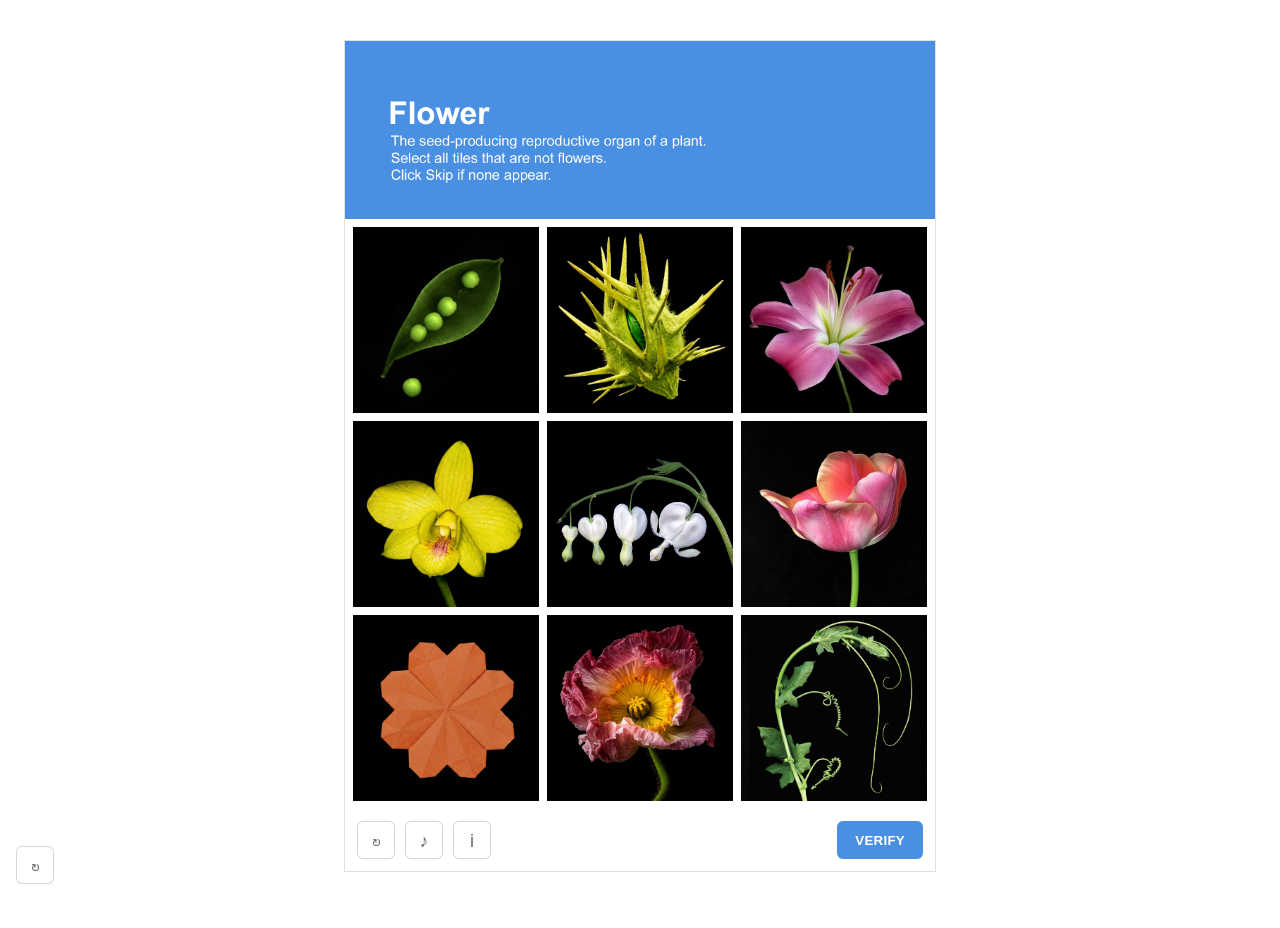
==== commit c76b0da1: "Restore original authored design and interactions" ====
--- a/index.html
+++ b/index.html
@@ -1,55 +1,85 @@
 <!doctype html>
-<html lang="en-GB">
+<html lang="ko">
+
 <head>
   <meta charset="utf-8" />
   <meta name="viewport" content="width=device-width, initial-scale=1" />
-  <meta name="description" content="Five playful ways to look at flowers, images, language and being human." />
-  <title>CAPTCHA — A study in looking</title>
+  <title>CAPTCHA</title>
+
+  <link rel="stylesheet" href="style.css" />
   <link rel="stylesheet" href="p01.css" />
-  <link rel="stylesheet" href="common.css" />
-  <script src="common.js" defer></script>
-  <script src="script.js" defer></script>
 </head>
+
 <body class="p01-body">
   <main class="page">
-    <div class="collection-heading"><span>CAPTCHA</span><span>A study in looking</span></div>
-    <section class="captcha-panel" aria-label="Explore the flowers">
-      <header class="hero">
-        <p class="hero-eyebrow">LOOK A LITTLE CLOSER</p>
-        <h1>Flower</h1>
-        <p class="hero-definition">The seed-producing reproductive organ of a plant.</p>
-        <p class="hero-instruction">Open the five flower tiles. Explore each activity,<br class="desktop-break"> then return to verify what you have seen.</p>
-      </header>
-      <div class="grid" id="captchaGrid">
-        <button class="tile" type="button" data-tile="1" aria-label="Pea pod — no activity"><img src="assets/img/p01-01.jpg" alt="A pea pod" /></button>
-        <button class="tile" type="button" data-tile="2" aria-label="Seed head — no activity"><img src="assets/img/p01-02.jpg" alt="A green seed head" /></button>
-        <a class="tile is-selectable" data-tile="3" href="p01-03.html" aria-label="Explore: Is it a flower?"><img src="assets/img/p01-03.jpg" alt="Pink lily" /><span class="tile-name">01 · Is it a flower?</span><span class="tile-status" aria-hidden="true"></span></a>
-        <a class="tile is-selectable" data-tile="4" href="p01-04.html" aria-label="Explore: Connect the dots"><img src="assets/img/p01-04.jpg" alt="Yellow flower" /><span class="tile-name">02 · Connect the dots</span><span class="tile-status" aria-hidden="true"></span></a>
-        <a class="tile is-selectable" data-tile="5" href="p01-05.html" aria-label="Explore: Assemble a flower"><img src="assets/img/p01-05.jpg" alt="White heart-shaped flowers" /><span class="tile-name">03 · Assemble</span><span class="tile-status" aria-hidden="true"></span></a>
-        <a class="tile is-selectable" data-tile="6" href="p01-06.html" aria-label="Explore: Prove you are human"><img src="assets/img/p01-06.jpg" alt="Pink tulip" /><span class="tile-name">04 · Be human</span><span class="tile-status" aria-hidden="true"></span></a>
-        <button class="tile" type="button" data-tile="7" aria-label="Plant detail — no activity"><img src="assets/img/p01-07.jpg" alt="A plant detail" loading="lazy" /></button>
-        <a class="tile is-selectable" data-tile="8" href="p01-08.html" aria-label="Explore: Nature in words"><img src="assets/img/p01-08.jpg" alt="A flower" loading="lazy" /><span class="tile-name">05 · Nature in words</span><span class="tile-status" aria-hidden="true"></span></a>
-        <button class="tile" type="button" data-tile="9" aria-label="Plant detail — no activity"><img src="assets/img/p01-09.jpg" alt="A plant detail" loading="lazy" /></button>
+
+    <div class="top-spacer"></div>
+
+    <section class="hero">
+      <img src="assets/img/p01-00.png" alt="Cover" />
+    </section>
+
+    <section class="grid" id="captchaGrid">
+      <button class="tile" type="button" data-tile="1" aria-label="tile 1">
+        <img src="assets/img/p01-01.jpg" alt="p01-01" loading="lazy" />
+      </button>
+
+      <button class="tile" type="button" data-tile="2" aria-label="tile 2">
+        <img src="assets/img/p01-02.jpg" alt="p01-02" loading="lazy" />
+      </button>
+
+      <a class="tile" data-tile="3" href="p01-03.html" aria-label="tile 3">
+        <img src="assets/img/p01-03.jpg" alt="p01-03" loading="lazy" />
+      </a>
+
+      <a class="tile" data-tile="4" href="p01-04.html" aria-label="tile 4">
+        <img src="assets/img/p01-04.jpg" alt="p01-04" loading="lazy" />
+      </a>
+
+      <a class="tile" data-tile="5" href="p01-05.html" aria-label="tile 5">
+        <img src="assets/img/p01-05.jpg" alt="p01-05" loading="lazy" />
+      </a>
+
+      <a class="tile" data-tile="6" href="p01-06.html" aria-label="tile 6">
+        <img src="assets/img/p01-06.jpg" alt="p01-06" loading="lazy" />
+      </a>
+
+      <button class="tile" type="button" data-tile="7" aria-label="tile 7">
+        <img src="assets/img/p01-07.jpg" alt="p01-07" loading="lazy" />
+      </button>
+
+      <a class="tile" data-tile="8" href="p01-08.html" aria-label="tile 8">
+        <img src="assets/img/p01-08.jpg" alt="p01-08" loading="lazy" />
+      </a>
+
+      <button class="tile" type="button" data-tile="9" aria-label="tile 9">
+        <img src="assets/img/p01-09.jpg" alt="p01-09" loading="lazy" />
+      </button>
+    </section>
+
+    <section class="footer-ui" aria-label="footer controls">
+      <div class="footer-left">
+        <button class="icon-btn" type="button" aria-label="refresh" id="resetBtn">
+          <span class="icon">↻</span>
+        </button>
+
+        <button class="icon-btn" type="button" aria-label="audio">
+          <span class="icon">♪</span>
+        </button>
+
+        <button class="icon-btn" type="button" aria-label="info">
+          <span class="icon">i</span>
+        </button>
       </div>
-      <footer class="footer-ui">
-        <div class="collection-progress"><span id="exploreCount">0 / 5 explored</span><span id="completeCount">Five ways to see a flower</span></div>
-        <button class="verify-btn" type="button" id="verifyBtn">Verify <span aria-hidden="true">↗</span></button>
-      </footer>
+
+      <div class="footer-right">
+        <button class="verify-btn" type="button" id="verifyBtn">VERIFY</button>
+      </div>
     </section>
-    <div class="collection-bottom">
-      <button class="text-btn" type="button" id="resetBtn">↻ Reset collection</button>
-      <button class="text-btn" type="button" id="infoBtn" aria-expanded="false" aria-controls="collectionInfo">How it works</button>
-    </div>
-    <p id="collectionMessage" class="collection-message" role="status" aria-live="polite">Choose a flower to begin.</p>
-    <div id="collectionInfo" class="collection-info" hidden>Each flower opens a different experience. A dot means explored; a check means completed. Visit all five to reveal the final thought. You can return to any activity at your own pace.</div>
+
   </main>
-  <dialog class="ending" id="ending" aria-labelledby="endingTitle">
-    <div class="ending-inner">
-      <p class="ending-eyebrow">VERIFIED. OR IS IT?</p>
-      <h2 id="endingTitle">Only images<br>of flowers.</h2>
-      <p class="ending-text">Funny thing is, we’ve been looking at photos this whole time — not real flowers. Just images of flowers, as you already know.</p>
-      <div class="ending-actions"><button type="button" class="verify-btn" id="endReturn">Look again ↗</button><button type="button" class="text-btn" id="endReset">Start over</button></div>
-    </div>
-  </dialog>
+
+  <script src="script.js"></script>
 </body>
-</html>
+
+</html>
--- a/style.css
+++ b/style.css
@@ -0,0 +1,419 @@
+/* style.css */
+
+/* =========================
+   Global vars
+   ========================= */
+:root {
+    --max: 760px;
+    --pad: 18px;
+    --gap: 10px;
+    --border: rgba(0, 0, 0, 0.12);
+    --ink: #111;
+    --blue: #4a90e2;
+
+    --p04-blue: #4a90e2;
+    --p04-yellow: #d4ce25;
+    --p04-pink: #d53974;
+    --p04-black: #111111;
+    --p04-dot-r: 6px;
+    --p04-stroke: 6px;
+    --p04-next-stroke: 6px;
+    --p04-border: rgba(74, 144, 226, 0.30);
+    --p04-pill-border: rgba(74, 144, 226, 0.35);
+    --p04-pill-bg: rgba(74, 144, 226, 0.06);
+    --p04-text: rgba(74, 144, 226, 0.95);
+
+    --p04-wrong: #000000;
+}
+
+* {
+    box-sizing: border-box;
+}
+
+img {
+    max-width: 100%;
+    height: auto;
+    display: block;
+}
+
+/* =========================
+   p01 index captcha layout
+   ========================= */
+body {
+    margin: 0;
+    background: #fff;
+    color: var(--ink);
+    font-family: "MyFont", system-ui, -apple-system, "Apple SD Gothic Neo", "Noto Sans KR", sans-serif;
+}
+
+.page {
+    max-width: var(--max);
+    margin: 46px auto 64px;
+    padding: 0 var(--pad);
+}
+
+.top-spacer {
+    height: 0;
+}
+
+.hero {
+    border: 1px solid var(--border);
+    border-bottom: 0;
+    background: #fff;
+}
+
+.hero img {
+    width: 100%;
+    height: auto;
+}
+
+.grid {
+    display: grid;
+    grid-template-columns: repeat(3, 1fr);
+    gap: var(--gap);
+    padding: var(--gap);
+    border-left: 1px solid var(--border);
+    border-right: 1px solid var(--border);
+    background: #fff;
+}
+
+.tile {
+    position: relative;
+    display: block;
+    padding: 0;
+    margin: 0;
+    border: 0;
+    background: transparent;
+    cursor: pointer;
+    overflow: hidden;
+    aspect-ratio: 1 / 1;
+}
+
+.tile img {
+    width: 100%;
+    height: 100%;
+    object-fit: cover;
+}
+
+.tile.is-visited {
+    outline: 3px solid rgba(74, 144, 226, 0.80);
+    outline-offset: -3px;
+}
+
+.footer-ui {
+    display: flex;
+    align-items: center;
+    justify-content: space-between;
+    gap: 12px;
+    padding: 12px;
+    border: 1px solid var(--border);
+    border-top: 0;
+    background: #fff;
+}
+
+.footer-left {
+    display: flex;
+    gap: 10px;
+    align-items: center;
+}
+
+.icon-btn {
+    width: 38px;
+    height: 38px;
+    border: 1px solid rgba(0, 0, 0, 0.16);
+    background: #fff;
+    border-radius: 6px;
+    cursor: pointer;
+}
+
+.icon-btn .icon {
+    font-size: 18px;
+    line-height: 1;
+    color: rgba(0, 0, 0, 0.60);
+}
+
+.verify-btn {
+    height: 38px;
+    padding: 0 18px;
+    border: 0;
+    border-radius: 6px;
+    background: var(--blue);
+    color: #fff;
+    font-weight: 900;
+    letter-spacing: 0.02em;
+    cursor: pointer;
+}
+
+.verify-btn:active {
+    transform: translateY(1px);
+}
+
+@keyframes p01-shake {
+    0% {
+        transform: translateX(0);
+    }
+
+    20% {
+        transform: translateX(-6px);
+    }
+
+    40% {
+        transform: translateX(6px);
+    }
+
+    60% {
+        transform: translateX(-4px);
+    }
+
+    80% {
+        transform: translateX(4px);
+    }
+
+    100% {
+        transform: translateX(0);
+    }
+}
+
+.verify-btn.is-shake {
+    animation: p01-shake 260ms ease;
+}
+
+@media (max-width: 520px) {
+    :root {
+        --gap: 8px;
+    }
+
+    .page {
+        margin: 20px auto 40px;
+    }
+
+    .footer-ui {
+        padding: 10px;
+    }
+}
+/* style.css  (p01-04 관련 섹션만 교체해도 됨) */
+
+/* =========================
+   p01-04 dots
+   ========================= */
+:root{
+  --p04-blue:#4a90e2;
+  --p04-pink:#d53974;
+  --p04-border: rgba(74,144,226,0.30);
+  --p04-pill-border: rgba(74,144,226,0.35);
+  --p04-pill-bg: rgba(74,144,226,0.06);
+  --p04-text: rgba(74,144,226,0.95);
+}
+
+body.p04-body{
+  margin:0;
+  background:#fff;
+  color:var(--p04-blue);
+  font-family: "MyFont", system-ui, -apple-system, "Apple SD Gothic Neo", "Noto Sans KR",
+    Segoe UI, Roboto, Helvetica, Arial, sans-serif;
+}
+
+.p04-page{
+  max-width: 980px;
+  margin: 0 auto;
+  padding: 72px 18px 72px;
+}
+
+.p04-top{
+  display:flex;
+  align-items:center;
+  gap:22px;
+  flex-wrap:wrap;
+  margin: 14px 0 18px;
+}
+
+.p04-meta{
+  display:flex;
+  gap:8px;
+  align-items:center;
+}
+
+.p04-pill{
+  padding: 6px 10px;
+  border: 1px solid var(--p04-pill-border);
+  border-radius: 999px;
+  font-size: 12px;
+  font-weight: 900;
+  letter-spacing: 0.02em;
+  color: var(--p04-text);
+  background: var(--p04-pill-bg);
+}
+
+.p04-actions{
+  margin-left:auto;
+  display:flex;
+  gap:8px;
+  align-items:center;
+}
+
+.p04-btn{
+  height: 34px;
+  padding: 0 12px;
+  border: 1px solid rgba(74,144,226,0.40);
+  background: #fff;
+  color: rgba(74,144,226,0.95);
+  border-radius: 10px;
+  font-size: 12px;
+  font-weight: 900;
+  cursor:pointer;
+}
+
+.p04-btn:hover{ background: rgba(74,144,226,0.06); }
+.p04-btn:disabled{ opacity:0.35; cursor:not-allowed; }
+
+.p04-primary{
+  background: var(--p04-blue);
+  border-color: transparent;
+  color:#fff;
+}
+.p04-primary:hover{ background: rgba(74,144,226,0.92); }
+
+.p04-text{ margin-bottom: 10px; }
+
+.p04-title{
+  margin: 0 0 10px;
+  font-size: clamp(34px, 3.6vw, 44px);
+  letter-spacing: -0.02em;
+  line-height: 1.1;
+  color: var(--p04-blue);
+}
+
+.p04-instruction{
+  margin: 0 0 6px;
+  font-size: 14px;
+  line-height: 1.75;
+  color: rgba(74,144,226,0.92);
+}
+
+.p04-quote[hidden]{ display:none; }
+.p04-quote{
+  margin: 18px 0 0;
+  padding: 14px 16px;
+  border-left: 3px solid var(--p04-blue);
+  background: rgba(74,144,226,0.06);
+  border-radius: 12px;
+}
+.p04-quote p{
+  margin:0 0 10px;
+  font-size: 16px;
+  line-height: 1.8;
+  color: rgba(74,144,226,0.98);
+}
+.p04-quote footer{
+  font-size: 13px;
+  color: rgba(74,144,226,0.72);
+}
+
+.p04-stage{
+  border: 1px solid var(--p04-border);
+  border-radius: 14px;
+  background:#fff;
+  overflow:hidden;
+}
+
+.p04-canvas{
+  position: relative;
+}
+
+.p04-stage svg{
+  width:100%;
+  height:auto;
+  display:block;
+  touch-action:none;
+}
+
+.p04-hint{
+  position:absolute;
+  left:12px;
+  bottom:12px;
+  font-size:12px;
+  font-weight:900;
+  letter-spacing:0.01em;
+  color: rgba(74,144,226,0.92);
+  background: rgba(255,255,255,0.92);
+  border: 1px solid rgba(74,144,226,0.22);
+  padding: 6px 10px;
+  border-radius: 999px;
+  pointer-events:none;
+}
+
+/* 점: 테두리(하얀 링) 없음 */
+.p04-dot circle{
+  fill:#000;
+  stroke:none;
+}
+
+.p04-dot.is-used circle{
+  opacity: 0.28;
+}
+
+.p04-dot.is-next circle{
+  fill: var(--p04-pink);
+  opacity: 1;
+}
+
+/* 숫자: 2배 정도 크게, 연결되면 JS에서 숨김 */
+.p04-dot text{
+  font-size: 18px;
+  font-weight: 900;
+  fill: #000;
+  paint-order: stroke;
+  stroke: rgba(255,255,255,0.90);
+  stroke-width: 3px;
+  pointer-events:none;
+}
+
+/* 선: 진행 중 핑크, 완료 후 스테이지 클래스에서 검정으로 바뀜 */
+.p04-path{
+  stroke: var(--p04-pink);
+  stroke-width: 6;
+  fill: none;
+  stroke-linecap: round;
+  stroke-linejoin: round;
+}
+
+.p04-stage.is-complete .p04-path{
+  stroke:#000;
+}
+
+/* ===== 글자 영역: 같은 박스 안, 별도 박스 테두리 없음 ===== */
+.p04-letters{
+  border-top: 1px solid rgba(74,144,226,0.18);
+  padding: 16px 16px 18px;
+  background:#fff;
+}
+
+.p04-built{
+  color: rgba(74,144,226,0.82);
+  font-size: clamp(14px, 2.1vw, 22px);
+  font-weight: 600;          /* 너무 굵던 문제 해결 */
+  line-height: 1.55;
+  min-height: 92px;          /* 세로 늘림 */
+  white-space: normal;       /* 두 줄 이상 허용 */
+  word-break: break-word;
+}
+
+.p04-built .ch{
+  display:inline-block;
+  min-width: 0.62em;         /* 자리 유지 */
+}
+
+.p04-built .ch.is-hidden{
+  color: transparent;        /* 점(•) 출력 자체 없음 */
+}
+
+.p04-pool{
+  margin-top: 12px;
+  color: rgba(74,144,226,0.42);
+  font-size: clamp(13px, 2.0vw, 20px);
+  font-weight: 600;
+  line-height: 1.55;
+  min-height: 64px;
+  white-space: normal;
+  word-break: break-all;     /* 공백 없이도 줄바꿈 */
+}
--- a/p01.css
+++ b/p01.css
@@ -1,52 +1,285 @@
-.p01-body { margin: 0; background: #fff; color: #263d59; }
-.p01-body .page { max-width: 660px; margin: 36px auto 48px; padding: 0 20px; }
-.collection-heading { display: flex; justify-content: space-between; gap: 12px; margin-bottom: 18px; font-size: 11px; line-height: 1.5; color: #637890; letter-spacing: .06em; }
-.collection-heading span:first-child { color: #315f9f; font-weight: 700; letter-spacing: .17em; }
-.captcha-panel { border: 1px solid #dce5f1; border-radius: 18px; overflow: hidden; box-shadow: 0 6px 24px rgba(38,61,89,.035); }
-.hero { background: #426eb1; color: #fff; padding: 30px 30px 28px; }
-.hero-eyebrow { margin: 0 0 10px; font-size: 10px; font-weight: 650; letter-spacing: .16em; }
-.hero h1 { margin: 0 0 9px; font-size: clamp(34px,6vw,44px); line-height: 1; font-weight: 700; letter-spacing: -.035em; }
-.hero-definition { margin: 0; font-size: 13px; line-height: 1.6; opacity: .95; }
-.hero-instruction { margin: 16px 0 0; font-size: 14px; line-height: 1.55; font-weight: 500; }
-.grid { display: grid; grid-template-columns: repeat(3,minmax(0,1fr)); gap: 6px; padding: 8px; background: #fff; }
-.tile { position: relative; display: block; aspect-ratio: 1; width: 100%; min-width: 0; padding: 0; border: 0; border-radius: 7px; overflow: hidden; background: #050805; color: #fff; cursor: pointer; text-decoration: none; appearance: none; }
-.tile img { display: block; width: 100%; height: 100%; object-fit: cover; transition: transform .25s ease, opacity .25s ease; }
-.tile.is-selectable:hover img { transform: scale(1.035); }
-.tile:focus-visible { outline: 3px solid #315f9f; outline-offset: -4px; }
-.tile-name { position: absolute; bottom: 0; left: 0; right: 0; padding: 22px 8px 8px; background: linear-gradient(transparent,rgba(0,0,0,.65)); color: #fff; font-size: 10px; font-weight: 500; line-height: 1.3; opacity: 0; transform: translateY(3px); transition: .2s ease; }
-.tile:hover .tile-name, .tile:focus-visible .tile-name { opacity: 1; transform: none; }
-.tile-status { display: none; position: absolute; top: 7px; right: 7px; width: 24px; height: 24px; align-items: center; justify-content: center; border-radius: 50%; background: #fff; color: #315f9f; font: 700 14px / 1 sans-serif; box-shadow: 0 1px 6px #0002; }
-.tile.is-visited .tile-status { display: flex; }
-.tile.is-completed .tile-status { background: #5e8fde; color: #fff; }
-.tile::after { content: ''; position: absolute; inset: 0; background: #5e8fde; opacity: 0; pointer-events: none; transition: opacity .6s ease; }
-.grid.is-verified .tile::after { opacity: 1; }
-.footer-ui { display: flex; gap: 16px; align-items: center; justify-content: space-between; padding: 16px 18px 18px; }
-.collection-progress { display: grid; gap: 5px; min-width: 0; }
-#exploreCount { font-size: 14px; font-weight: 650; color: #315f9f; }
-#completeCount { font-size: 11px; color: #637890; }
-.verify-btn { display: inline-flex; justify-content: center; align-items: center; gap: 20px; min-height: 44px; border: 0; border-radius: 12px; background: #426eb1; color: #fff; padding: 11px 18px; font-size: 14px; line-height: 1.4; font-weight: 650; cursor: pointer; }
-.verify-btn:hover { background: #315f9f; }
-.verify-btn:disabled { opacity: .65; }
-.collection-bottom { display: flex; justify-content: space-between; align-items: center; margin-top: 10px; gap: 12px; }
-.text-btn { min-height: 44px; border: 0; border-radius: 8px; padding: 8px 0; background: transparent; color: #637890; font-size: 12px; line-height: 1.5; cursor: pointer; }
-.text-btn:hover { color: #315f9f; }
-.collection-message { margin: 8px 0 0; min-height: 20px; font-size: 12px; line-height: 1.6; color: #637890; }
-.collection-info { margin-top: 12px; padding: 16px; border: 1px solid #dce5f1; border-radius: 12px; background: #f5f8fd; color: #637890; font-size: 13px; line-height: 1.7; }
-.ending { position: fixed; inset: 0; width: min(640px,calc(100% - 32px)); max-height: calc(100dvh - 32px); padding: 48px; border: 1px solid #dce5f1; border-radius: 18px; color: #315f9f; overflow: auto; }
-.ending::backdrop { background: rgba(255,255,255,.92); }
-.ending-eyebrow { margin: 0 0 24px; font-size: 11px; font-weight: 650; letter-spacing: .14em; }
-.ending h2 { margin: 0 0 24px; font-size: clamp(40px,7vw,64px); font-weight: 650; line-height: 1.04; letter-spacing: -.045em; }
-.ending-text { font-size: 17px; line-height: 1.7; color: #637890; }
-.ending-actions { display: flex; gap: 24px; align-items: center; margin-top: 32px; }
-@media (hover: none) { .tile-name { opacity: 1; transform: none; font-size: 9px; padding-inline: 6px; } }
-@media (max-width: 520px) {
-  .p01-body .page { margin: 20px auto 32px; padding: 0 16px; }
-  .hero { padding: 24px; }
-  .hero-definition { font-size: 12px; }
-  .hero-instruction { font-size: 13px; }
-  .desktop-break { display: none; }
-  .grid { gap: 4px; padding: 6px; }
-  .footer-ui { padding: 14px; gap: 10px; }
-  .verify-btn { gap: 12px; padding-inline: 15px; }
-  .ending { padding: 30px 24px; }
-}
+/* p01.css: index 전용 */
+
+.p01-body{
+  margin: 0;
+  background: #fff;
+  color: #111;
+  font-family: "MyFont", system-ui, -apple-system, "Apple SD Gothic Neo", "Noto Sans KR", sans-serif;
+}
+
+.p01-body img{
+  max-width: 100%;
+  height: auto;
+  display: block;
+}
+
+/* 전체 위젯 크기 */
+.p01-body .page{
+  max-width: 620px;
+  margin: 40px auto 56px;
+  padding: 0 14px;
+}
+
+.p01-body .top-spacer{ height: 0; }
+
+/* 상단 이미지: 원래대로 */
+.p01-body .hero{
+  border: 1px solid rgba(0,0,0,0.12);
+  border-bottom: 0;
+  background: #fff;
+}
+
+.p01-body .hero img{
+  width: 100%;
+  height: auto;
+}
+
+/* 3x3 타일 */
+.p01-body .grid{
+  display: grid;
+  grid-template-columns: repeat(3, 1fr);
+  gap: 8px;
+  padding: 8px;
+
+  border-left: 1px solid rgba(0,0,0,0.12);
+  border-right: 1px solid rgba(0,0,0,0.12);
+  background: #fff;
+}
+
+.p01-body .tile{
+  position: relative;
+  display: block;
+  width: 100%;
+  padding: 0;
+  margin: 0;
+  border: 0;
+  background: transparent;
+  cursor: pointer;
+
+  aspect-ratio: 1 / 1;
+  overflow: hidden;
+
+  text-decoration: none;
+  color: inherit;
+  appearance: none;
+  -webkit-appearance: none;
+}
+
+.p01-body .tile img{
+  width: 100%;
+  height: 100%;
+  object-fit: cover;
+  transition: opacity 200ms ease;
+}
+
+/* 선택 안 되는 파란칸은 눌러도 변화 없음 */
+.p01-body .tile:not(.is-selectable){
+  cursor: default;
+}
+
+/* 오버레이 기본 */
+.p01-body .tile::after{
+  content: "";
+  position: absolute;
+  inset: 0;
+  opacity: 0;
+  pointer-events: none;
+  transition: opacity 200ms ease;
+}
+
+/* 꽃 사진 타일 3,4,5,6,8 클릭 시 파란색 덮기 */
+.p01-body .tile.is-selectable.is-visited::after{
+  background: #4a90e2;
+  opacity: 1;
+}
+
+/* 선택된 꽃 타일 이미지는 숨김 */
+.p01-body .tile.is-selectable.is-visited img{
+  opacity: 0;
+}
+
+/* VERIFY 성공 후: 9개 전부 그라데이션 덮기 */
+.p01-body .grid.is-verified .tile::after{
+  background: linear-gradient(135deg, #4a90e2 0%, #3f84db 55%, #357ad4 100%);
+  opacity: 1;
+}
+
+/* VERIFY 후 이미지 완전 숨김 */
+.p01-body .grid.is-verified .tile img{
+  opacity: 0;
+}
+
+/* 하단 UI */
+.p01-body .footer-ui{
+  position: relative;
+  display: flex;
+  align-items: center;
+  justify-content: space-between;
+  gap: 12px;
+
+  padding: 12px;
+  border: 1px solid rgba(0,0,0,0.12);
+  border-top: 0;
+  background: #fff;
+}
+
+.p01-body .footer-left{
+  display: flex;
+  gap: 10px;
+  align-items: center;
+}
+
+.p01-body .icon-btn{
+  width: 38px;
+  height: 38px;
+  border: 1px solid rgba(0,0,0,0.16);
+  background: #fff;
+  border-radius: 6px;
+  cursor: pointer;
+
+  padding: 0;
+}
+
+.p01-body .icon-btn .icon{
+  font-size: 18px;
+  line-height: 38px;
+  color: rgba(0,0,0,0.60);
+  display: block;
+  text-align: center;
+}
+
+.p01-body .verify-btn{
+  height: 38px;
+  padding: 0 18px;
+  border: 0;
+  border-radius: 6px;
+  background: #4a90e2;
+  color: #fff;
+  font-weight: 900;
+  letter-spacing: 0.02em;
+  cursor: pointer;
+}
+
+.p01-body .verify-btn:active{
+  transform: translateY(1px);
+}
+
+@keyframes p01-shake{
+  0%{ transform: translateX(0); }
+  20%{ transform: translateX(-6px); }
+  40%{ transform: translateX(6px); }
+  60%{ transform: translateX(-4px); }
+  80%{ transform: translateX(4px); }
+  100%{ transform: translateX(0); }
+}
+
+.p01-body .verify-btn.is-shake{
+  animation: p01-shake 260ms ease;
+}
+
+/* i 버튼 안내 말풍선 */
+.p01-infobubble{
+  position: absolute;
+  left: 12px;
+  bottom: 56px;
+
+  display: none;
+  padding: 10px 12px;
+  border-radius: 10px;
+
+  border: 1px solid rgba(74,144,226,0.28);
+  background: rgba(255,255,255,0.98);
+  color: #4a90e2;
+
+  font-weight: 900;
+  font-size: 13px;
+  letter-spacing: 0.01em;
+}
+
+.p01-body.is-info-on .p01-infobubble{
+  display: block;
+}
+
+/* 엔딩 화면 */
+.p01-end-screen{
+  position: fixed;
+  inset: 0;
+  background: #fff;
+
+  display: none;
+  align-items: center;
+  justify-content: center;
+
+  padding: 22px;
+  z-index: 999999;
+}
+
+.p01-body.p01-end-on .p01-end-screen{
+  display: flex;
+}
+
+.p01-body.p01-end-on main.page{
+  display: none;
+}
+
+.p01-end-inner{
+  max-width: 860px;
+  width: 100%;
+}
+
+.p01-end-text{
+  margin: 0;
+  color: #4a90e2;
+  font-weight: 900;
+  font-size: 22px;
+  line-height: 1.55;
+  letter-spacing: -0.01em;
+}
+
+/* 엔딩 화면에서도 리셋 가능하게 */
+.p01-end-reset{
+  position: fixed;
+  left: 16px;
+  bottom: 16px;
+
+  width: 38px;
+  height: 38px;
+  border: 1px solid rgba(0,0,0,0.16);
+  background: #fff;
+  border-radius: 6px;
+  cursor: pointer;
+
+  padding: 0;
+  z-index: 1000000;
+}
+
+.p01-end-reset span{
+  display: block;
+  text-align: center;
+  line-height: 38px;
+  font-size: 18px;
+  color: rgba(0,0,0,0.60);
+}
+
+@media (max-width: 520px){
+  .p01-end-text{ font-size: 18px; }
+}
+
+/* 타일에 생기는 테두리/아웃라인/그림자 강제 제거 */
+.p01-body .tile{
+  border: 0 !important;
+  outline: none !important;
+  box-shadow: none !important;
+}
+
+/* 클릭 후 남는 포커스 링 제거 */
+.p01-body .tile:focus,
+.p01-body .tile:focus-visible{
+  outline: none !important;
+  box-shadow: none !important;
+}
+
+/* 모바일 탭 하이라이트가 남는 경우 */
+.p01-body .tile{
+  -webkit-tap-highlight-color: transparent;
+}
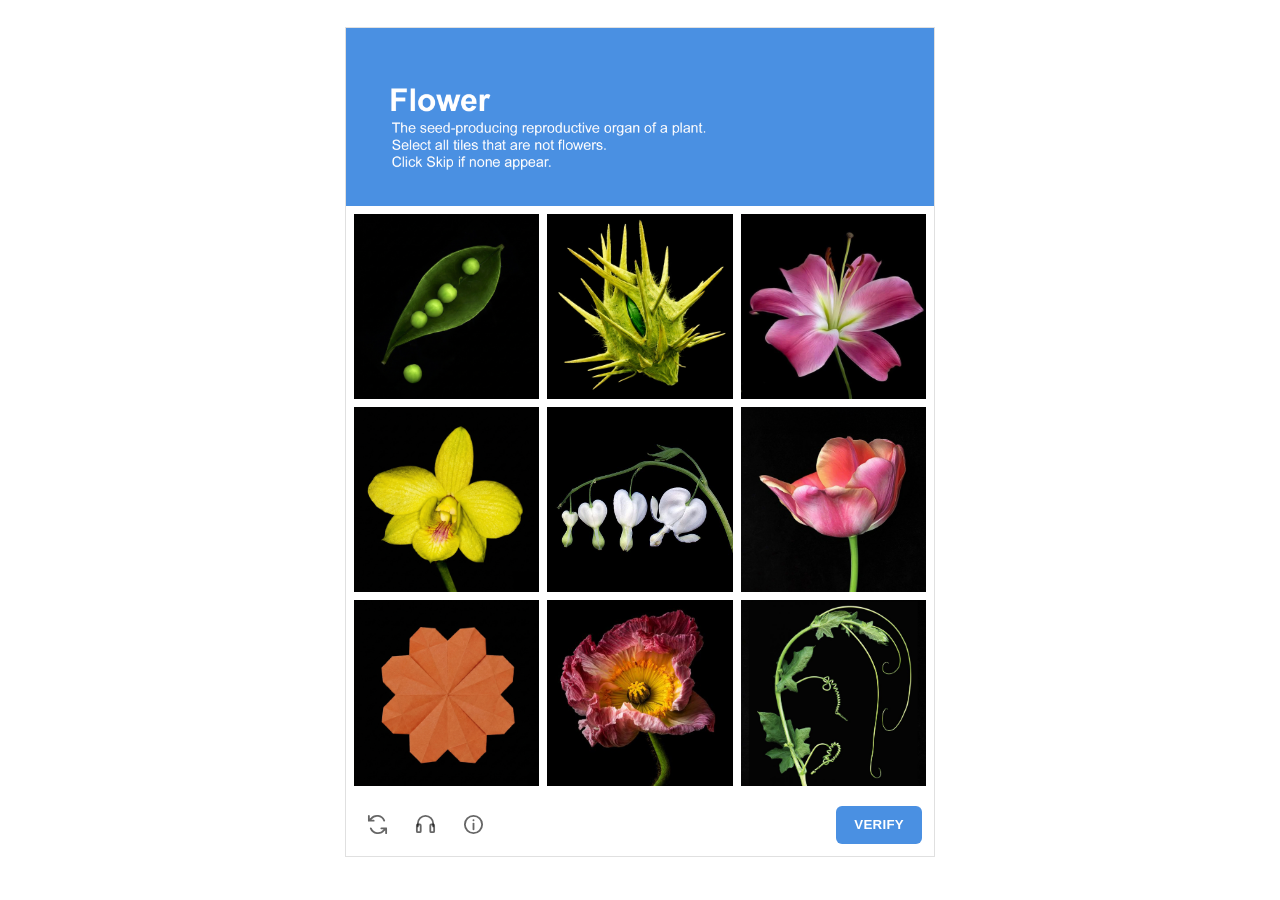
==== commit 357d98f0: "Refine game visuals and interactions while preserving authored formats Unify game UI styles, improve" ====
--- a/index.html
+++ b/index.html
@@ -1,5 +1,5 @@
 <!doctype html>
-<html lang="ko">
+<html lang="en">
 
 <head>
   <meta charset="utf-8" />
@@ -7,7 +7,7 @@
   <title>CAPTCHA</title>
 
   <link rel="stylesheet" href="style.css" />
-  <link rel="stylesheet" href="p01.css" />
+  <link rel="stylesheet" href="p01.css?v=b7fc40660b" />
 </head>
 
 <body class="p01-body">
@@ -60,15 +60,15 @@
     <section class="footer-ui" aria-label="footer controls">
       <div class="footer-left">
         <button class="icon-btn" type="button" aria-label="refresh" id="resetBtn">
-          <span class="icon">↻</span>
+          <svg class="icon" viewBox="0 0 24 24" aria-hidden="true" focusable="false"><path d="M19 8a8 8 0 0 0-13.7-2L3 8m0-5v5h5M5 16a8 8 0 0 0 13.7 2L21 16m0 5v-5h-5"/></svg>
         </button>
 
         <button class="icon-btn" type="button" aria-label="audio">
-          <span class="icon">♪</span>
+          <svg class="icon" viewBox="0 0 24 24" aria-hidden="true" focusable="false"><path d="M4 14v-3a8 8 0 0 1 16 0v3"/><rect x="3" y="12" width="4" height="8" rx="1"/><rect x="17" y="12" width="4" height="8" rx="1"/></svg>
         </button>
 
         <button class="icon-btn" type="button" aria-label="info">
-          <span class="icon">i</span>
+          <svg class="icon" viewBox="0 0 24 24" aria-hidden="true" focusable="false"><circle cx="12" cy="12" r="9"/><path d="M12 11v6"/><circle class="icon-dot" cx="12" cy="7.5" r="1"/></svg>
         </button>
       </div>
 
@@ -79,7 +79,7 @@
 
   </main>
 
-  <script src="script.js"></script>
+  <script src="script.js?v=cc312f4e42"></script>
 </body>
 
-</html>+</html>
--- a/p01.css
+++ b/p01.css
@@ -15,8 +15,9 @@
 
 /* 전체 위젯 크기 */
 .p01-body .page{
-  max-width: 620px;
-  margin: 40px auto 56px;
+  width: 100%;
+  max-width: min(620px, max(320px, calc(72svh - 30px)));
+  margin: clamp(16px, 3svh, 32px) auto;
   padding: 0 14px;
 }
 
@@ -125,28 +126,38 @@
 
 .p01-body .footer-left{
   display: flex;
-  gap: 10px;
+  gap: clamp(4px, 1.5vw, 10px);
   align-items: center;
 }
 
 .p01-body .icon-btn{
   width: 38px;
   height: 38px;
-  border: 1px solid rgba(0,0,0,0.16);
-  background: #fff;
-  border-radius: 6px;
+  border: 0;
+  background: transparent;
+  border-radius: 2px;
   cursor: pointer;
-
+  display: grid;
+  place-items: center;
+  color: #707070;
   padding: 0;
+  flex: 0 0 38px;
 }
 
 .p01-body .icon-btn .icon{
-  font-size: 18px;
-  line-height: 38px;
-  color: rgba(0,0,0,0.60);
-  display: block;
-  text-align: center;
-}
+  width: 23px;
+  height: 23px;
+  max-width: none;
+  fill: none;
+  stroke: currentColor;
+  stroke-width: 1.9;
+  stroke-linecap: round;
+  stroke-linejoin: round;
+  display: block;
+}
+.p01-body .icon-btn .icon-dot { fill: currentColor; stroke: none; }
+.p01-body .icon-btn:hover, .p01-end-reset:hover { background: #f0f0f0; color: #404040; }
+.p01-body .icon-btn:focus-visible, .p01-end-reset:focus-visible { outline: 2px solid #4a90e2; outline-offset: 2px; }
 
 .p01-body .verify-btn{
   height: 38px;
@@ -182,6 +193,7 @@
   position: absolute;
   left: 12px;
   bottom: 56px;
+  max-width: calc(100% - 24px);
 
   display: none;
   padding: 10px 12px;
@@ -212,6 +224,7 @@
 
   padding: 22px;
   z-index: 999999;
+  overflow-y: auto;
 }
 
 .p01-body.p01-end-on .p01-end-screen{
@@ -223,18 +236,23 @@
 }
 
 .p01-end-inner{
-  max-width: 860px;
+  max-width: 620px;
   width: 100%;
 }
 
 .p01-end-text{
   margin: 0;
   color: #4a90e2;
-  font-weight: 900;
-  font-size: 22px;
-  line-height: 1.55;
-  letter-spacing: -0.01em;
-}
+  font-family: -apple-system, BlinkMacSystemFont, "Segoe UI", sans-serif;
+  font-weight: 500;
+  font-size: clamp(25px, 3.4vw, 40px);
+  line-height: 1.42;
+  letter-spacing: -0.025em;
+  text-wrap: pretty;
+}
+.p01-end-lead { display: block; margin-bottom: 22px; font-size: 15px; line-height: 1.5; font-weight: 500; letter-spacing: 0; }
+.p01-end-thought { display: block; }
+.p01-end-conclusion { display: block; max-width: 34ch; margin-top: 30px; font-size: 18px; line-height: 1.6; font-weight: 400; letter-spacing: 0; }
 
 /* 엔딩 화면에서도 리셋 가능하게 */
 .p01-end-reset{
@@ -244,25 +262,47 @@
 
   width: 38px;
   height: 38px;
-  border: 1px solid rgba(0,0,0,0.16);
-  background: #fff;
-  border-radius: 6px;
+  display: none;
+  place-items: center;
+  color: #707070;
+  border: 0;
+  background: #fff;
+  border-radius: 2px;
   cursor: pointer;
 
   padding: 0;
   z-index: 1000000;
 }
 
-.p01-end-reset span{
-  display: block;
-  text-align: center;
-  line-height: 38px;
-  font-size: 18px;
-  color: rgba(0,0,0,0.60);
+.p01-body.p01-end-on .p01-end-reset{ display:grid; }
+
+.p01-end-reset svg{
+  display: block;
+  width: 23px;
+  height: 23px;
+  fill: none;
+  stroke: currentColor;
+  stroke-width: 1.9;
+  stroke-linecap: round;
+  stroke-linejoin: round;
 }
 
 @media (max-width: 520px){
-  .p01-end-text{ font-size: 18px; }
+  .p01-end-screen { padding: 32px; }
+  .p01-end-lead { margin-bottom: 18px; }
+  .p01-end-conclusion { margin-top: 24px; font-size: 16px; }
+}
+
+@media (max-width: 360px){
+  .p01-body .page{ padding-inline:10px; }
+  .p01-body .footer-ui{ gap:6px; padding:10px 8px; }
+  .p01-body .verify-btn{ padding-inline:12px; }
+}
+
+@media (max-height: 420px){
+  .p01-end-screen{ align-items:flex-start; padding:24px 28px 72px; }
+  .p01-end-lead{ margin-bottom:12px; }
+  .p01-end-conclusion{ margin-top:18px; }
 }
 
 /* 타일에 생기는 테두리/아웃라인/그림자 강제 제거 */
@@ -282,4 +322,4 @@
 /* 모바일 탭 하이라이트가 남는 경우 */
 .p01-body .tile{
   -webkit-tap-highlight-color: transparent;
-}+}
